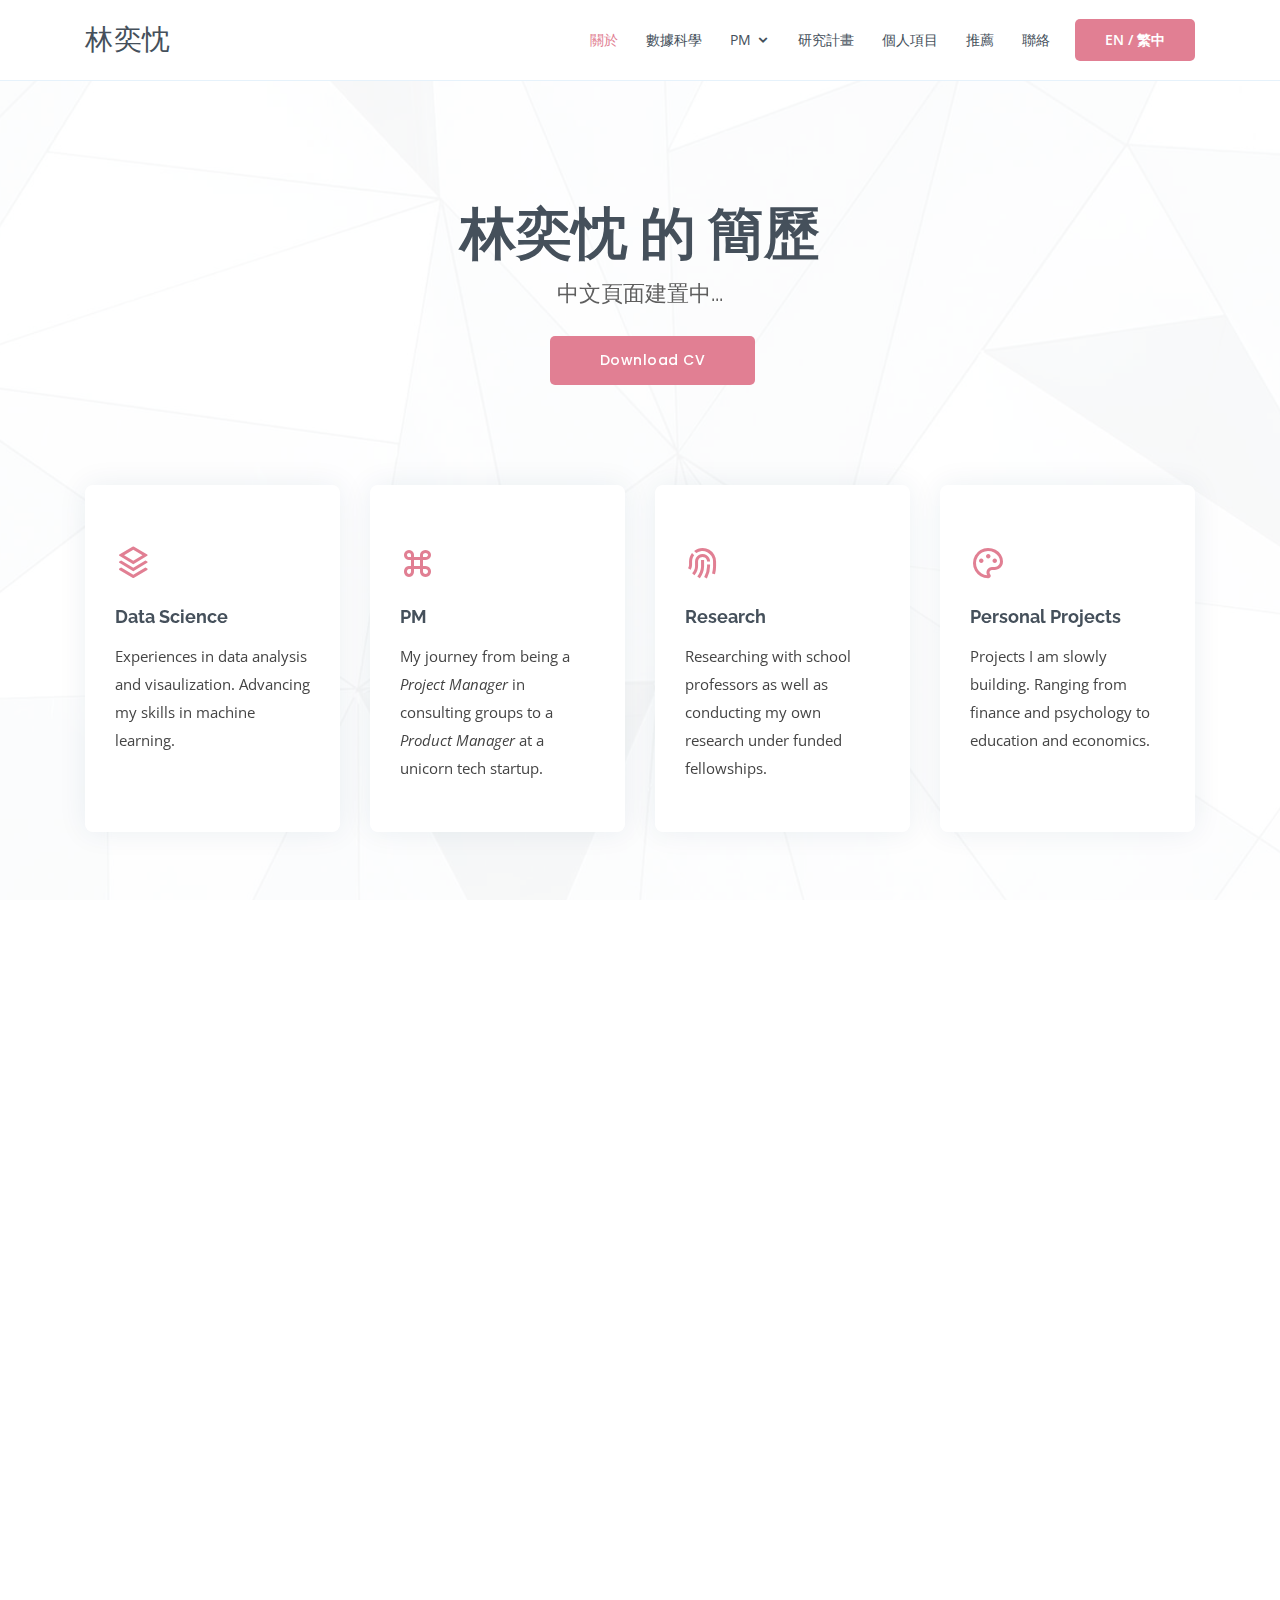
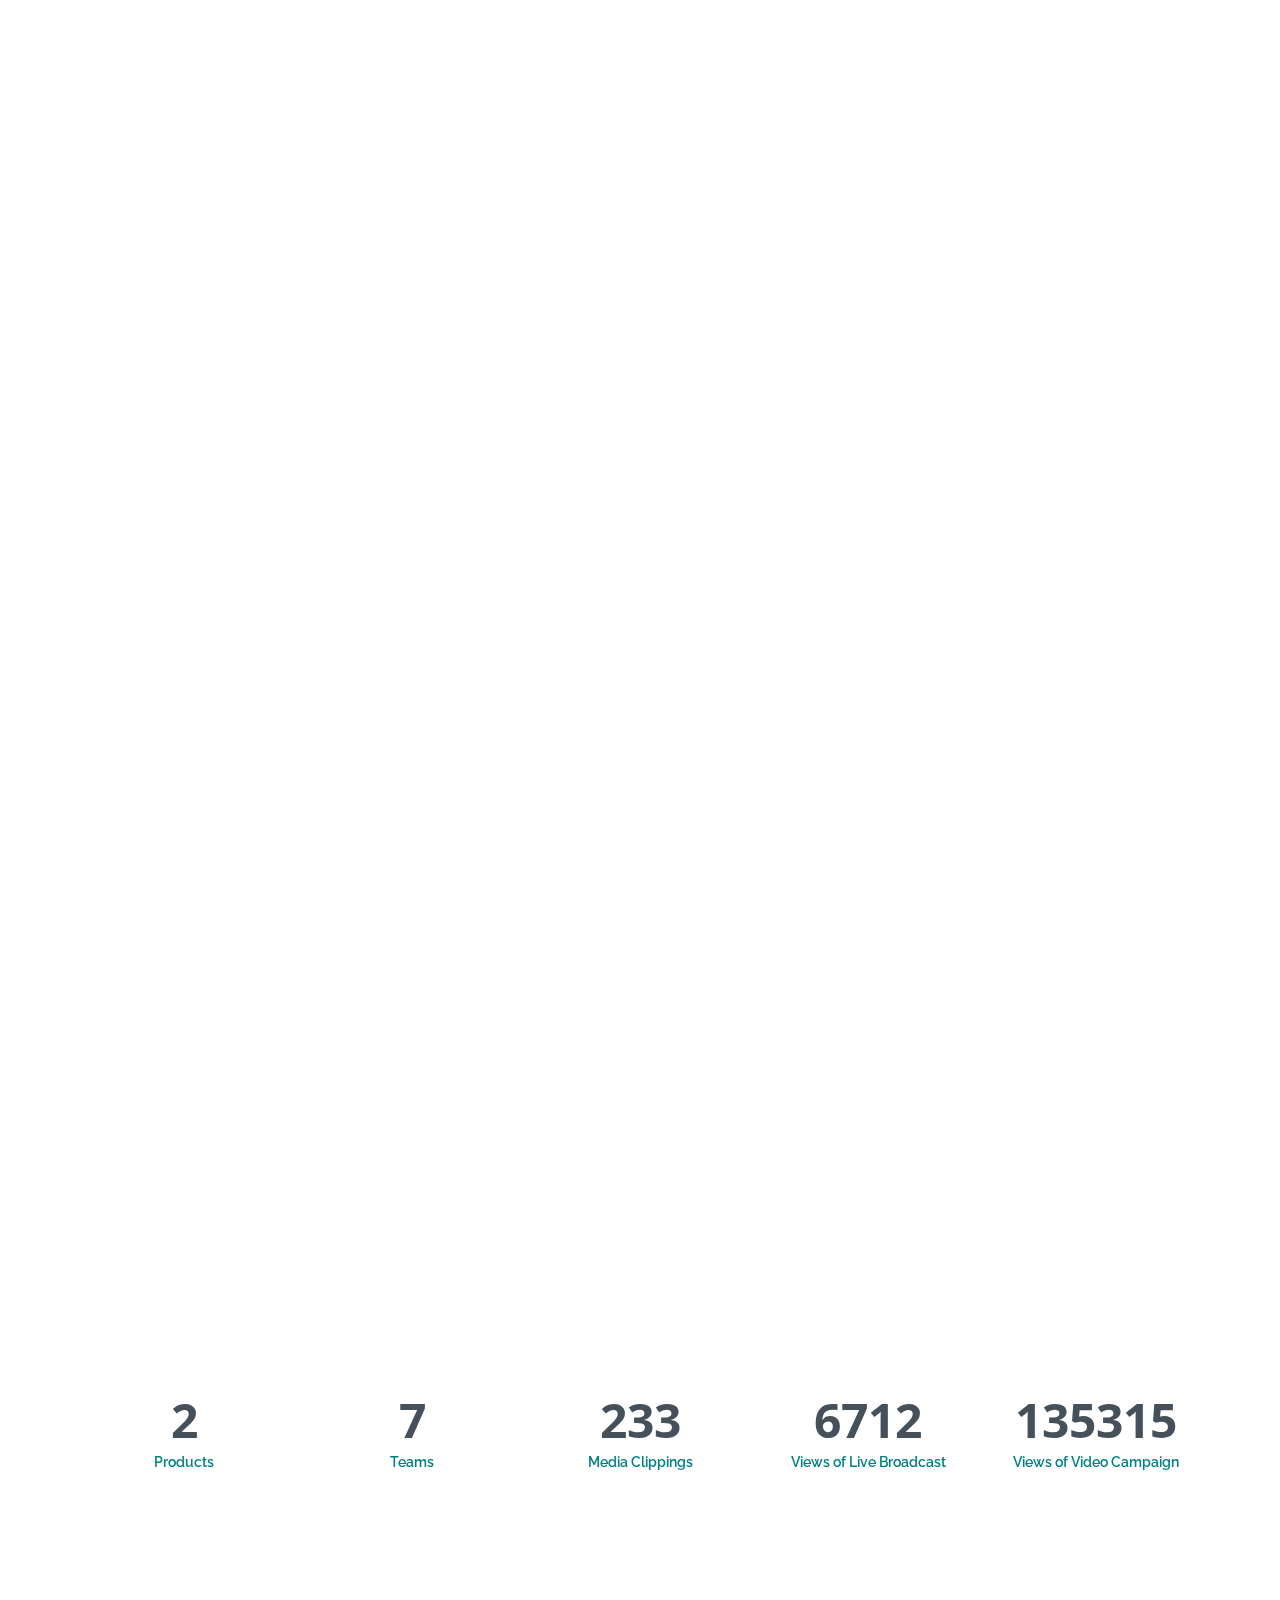
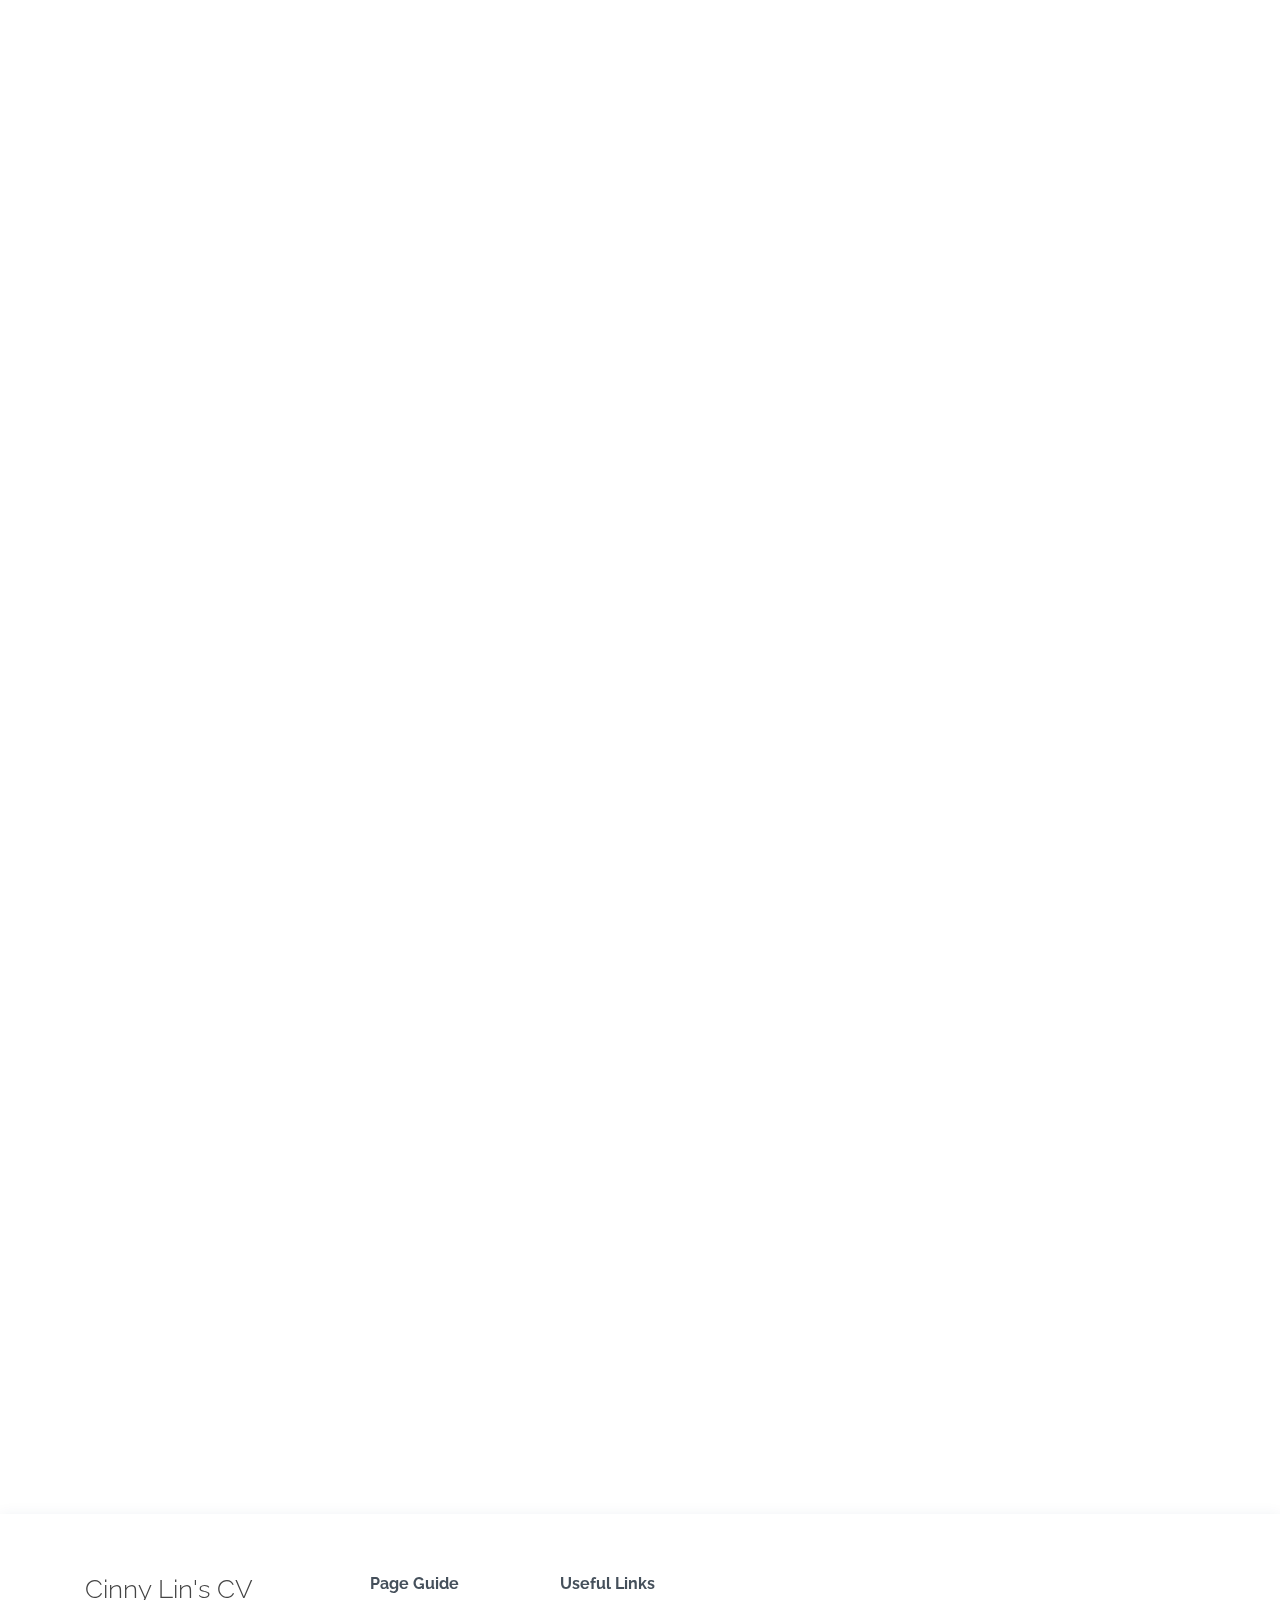
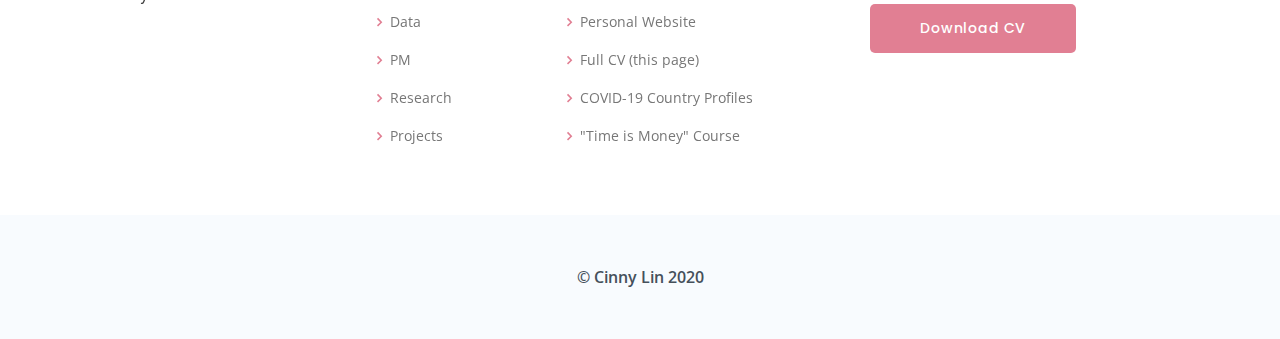
==== index-ch.html @ 4df594ea "update ch page" ====
<!DOCTYPE html>
<html lang="en">
  <head>
    <meta charset="utf-8" />
    <meta content="width=device-width, initial-scale=1.0" name="viewport" />

    <title>林奕忱 | 簡歷</title>
    <meta content="" name="descriptison" />
    <meta content="" name="keywords" />

    <!-- Favicons -->
    <link href="assets/img/favicon.png" rel="icon" />
    <link href="assets/img/apple-touch-icon.png" rel="apple-touch-icon" />

    <!-- Google Fonts -->
    <link
      href="https://fonts.googleapis.com/css?family=Open+Sans:300,300i,400,400i,600,600i,700,700i|Raleway:300,300i,400,400i,500,500i,600,600i,700,700i|Poppins:300,300i,400,400i,500,500i,600,600i,700,700i"
      rel="stylesheet"
    />

    <!-- Vendor CSS Files -->
    <link
      href="assets/vendor/bootstrap/css/bootstrap.min.css"
      rel="stylesheet"
    />
    <link href="assets/vendor/icofont/icofont.min.css" rel="stylesheet" />
    <link href="assets/vendor/boxicons/css/boxicons.min.css" rel="stylesheet" />
    <link href="assets/vendor/remixicon/remixicon.css" rel="stylesheet" />
    <link href="assets/vendor/venobox/venobox.css" rel="stylesheet" />
    <link
      href="assets/vendor/owl.carousel/assets/owl.carousel.min.css"
      rel="stylesheet"
    />
    <link href="assets/vendor/aos/aos.css" rel="stylesheet" />

    <!-- Template Main CSS File -->
    <link href="assets/css/style.css" rel="stylesheet" />

    <!-- =======================================================
  * Template Name: OnePage - v2.1.0
  * Template URL: https://bootstrapmade.com/onepage-multipurpose-bootstrap-template/
  * Author: BootstrapMade.com
  * License: https://bootstrapmade.com/license/
  ======================================================== -->
  </head>

  <body>
    <!-- ======= Header ======= -->
    <header id="header" class="fixed-top">
      <div class="container d-flex align-items-center">
        <h1 class="logo mr-auto"><a href="index.html">林奕忱</a></h1>
        <!-- Uncomment below if you prefer to use an image logo -->
        <!-- <a href="index.html" class="logo mr-auto"><img src="assets/img/logo.png" alt="" class="img-fluid"></a>-->

        <nav class="nav-menu d-none d-lg-block">
          <ul>
            <li class="active"><a href="#hero">關於</a></li>
            <li><a href="#datascience">數據科學</a></li>
            <!-- <li><a href="#webdev">WebDev</a></li> -->
            <li class="drop-down">
              <a href="#pm">PM</a>
              <ul>
                <li><a href="#productM">產品經理</a></li>
                <li><a href="#projectM">專案經理</a></li>
                <!-- <li class="drop-down">
                  <a href="#">Deep Drop Down</a>
                  <ul>
                    <li><a href="#">Deep Drop Down 1</a></li>
                    <li><a href="#">Deep Drop Down 2</a></li>
                    <li><a href="#">Deep Drop Down 3</a></li>
                    <li><a href="#">Deep Drop Down 4</a></li>
                    <li><a href="#">Deep Drop Down 5</a></li>
                  </ul>
                </li> -->
              </ul>
            </li>
            <li><a href="#research">研究計畫</a></li>
            <li><a href="#projects">個人項目</a></li>
            <li><a href="#recommendations">推薦</a></li>
            <li><a href="#contact">聯絡</a></li>
          </ul>
        </nav>
        <!-- .nav-menu -->

        <a href="#" class="button scrollto">EN / 繁中</a>
      </div>
    </header>
    <!-- End Header -->

    <!-- ======= Hero Section ======= -->
    <section id="hero" class="d-flex align-items-center">
      <div
        class="container position-relative"
        data-aos="fade-up"
        data-aos-delay="100"
      >
        <div class="row justify-content-center">
          <div class="col-xl-7 col-lg-9 text-center">
            <h1>林奕忱 的 簡歷</h1>
            <!-- <h2>工作及研究經歷，完整記錄。</h2> -->
            <h2>中文頁面建置中...</h2>
          </div>
        </div>
        <div class="text-center">
          <a href="#" class="button scrollto">Download CV</a>
        </div>

        <div class="row icon-boxes">
          <div
            class="col-md-6 col-lg-3 d-flex align-items-stretch mb-5 mb-lg-0"
            data-aos="zoom-in"
            data-aos-delay="200"
          >
            <div class="icon-box">
              <div class="icon"><i class="ri-stack-line"></i></div>
              <h4 class="title"><a href="#datascience">Data Science</a></h4>
              <p class="description">
                Experiences in data analysis and visaulization. Advancing my
                skills in machine learning.
              </p>
            </div>
          </div>

          <!-- <div
            class="col-md-6 col-lg-3 d-flex align-items-stretch mb-5 mb-lg-0"
            data-aos="zoom-in"
            data-aos-delay="300"
          >
            <div class="icon-box">
              <div class="icon"><i class="ri-palette-line"></i></div>
              <h4 class="title"><a href="#webdev">Web Development</a></h4>
              <p class="description">
                Builds basic websites for my school and non-profit
                organizations. Still new to the field.
              </p>
            </div>
          </div> -->

          <div
            class="col-md-6 col-lg-3 d-flex align-items-stretch mb-5 mb-lg-0"
            data-aos="zoom-in"
            data-aos-delay="400"
          >
            <div class="icon-box">
              <div class="icon"><i class="ri-command-line"></i></div>
              <h4 class="title"><a href="#pm">PM</a></h4>
              <p class="description">
                My journey from being a <em>Project Manager</em> in consulting
                groups to a <em>Product Manager</em> at a unicorn tech startup.
              </p>
            </div>
          </div>

          <div
            class="col-md-6 col-lg-3 d-flex align-items-stretch mb-5 mb-lg-0"
            data-aos="zoom-in"
            data-aos-delay="500"
          >
            <div class="icon-box">
              <div class="icon"><i class="ri-fingerprint-line"></i></div>
              <h4 class="title"><a href="#research">Research</a></h4>
              <p class="description">
                Researching with school professors as well as conducting my own
                research under funded fellowships.
              </p>
            </div>
          </div>

          <div
            class="col-md-6 col-lg-3 d-flex align-items-stretch mb-5 mb-lg-0"
            data-aos="zoom-in"
            data-aos-delay="300"
          >
            <div class="icon-box">
              <div class="icon"><i class="ri-palette-line"></i></div>
              <h4 class="title"><a href="#Projects">Personal Projects</a></h4>
              <p class="description">
                Projects I am slowly building. 
                Ranging from finance and psychology to education and economics.
                </ul>
              </p>
            </div>
          </div>

        </div>
      </div>
    </section>
    <!-- End Hero -->

    <main id="main">
      <!-- ======= Data Science Section ======= -->
      <section id="datascience" class="datascience">
        <div class="container" data-aos="fade-up">
          <div class="section-title">
            <h2>Data Science</h2>
            <!-- <p>
              Experiences in data analysis and visaulization. Advancing my
              skills in machine learning.
            </p> -->
          </div>
        </div>
      </section>
      <!-- End Data Science Section -->

      <!-- ======= Data Science Skills Section ======= -->
      <section id="skills" class="skills">
        <div class="container" data-aos="fade-up">
          <div class="section-title">
            <!-- <h3>Data Science Skills</h3> -->
            <!-- <p>
              Magnam dolores commodi suscipit. Necessitatibus eius consequatur
              ex aliquid fuga eum quidem. Sit sint consectetur velit. Quisquam
              quos quisquam cupiditate. Et nemo qui impedit suscipit alias ea.
              Quia fugiat sit in iste officiis commodi quidem hic quas.
            </p> -->
          </div>

          <div class="row skills-content">
            <div class="col-lg-6">
              <div class="progress">
                <span class="skill">Python<i class="val">95%</i></span>
                <div class="progress-bar-wrap">
                  <div
                    class="progress-bar"
                    role="progressbar"
                    aria-valuenow="95"
                    aria-valuemin="0"
                    aria-valuemax="100"
                  ></div>
                </div>
              </div>

              <div class="progress">
                <span class="skill">R<i class="val">90%</i></span>
                <div class="progress-bar-wrap">
                  <div
                    class="progress-bar"
                    role="progressbar"
                    aria-valuenow="90"
                    aria-valuemin="0"
                    aria-valuemax="100"
                  ></div>
                </div>
              </div>
            </div>

            <div class="col-lg-6">
              <div class="progress">
                <span class="skill">MATLAB<i class="val">90%</i></span>
                <div class="progress-bar-wrap">
                  <div
                    class="progress-bar"
                    role="progressbar"
                    aria-valuenow="80"
                    aria-valuemin="0"
                    aria-valuemax="100"
                  ></div>
                </div>
              </div>

              <div class="progress">
                <span class="skill">SQL<i class="val">80%</i></span>
                <div class="progress-bar-wrap">
                  <div
                    class="progress-bar"
                    role="progressbar"
                    aria-valuenow="90"
                    aria-valuemin="0"
                    aria-valuemax="100"
                  ></div>
                </div>
              </div>
            </div>
          </div>
        </div>
      </section>
      <!-- End Data Science Skills Section -->

      <!-- ======= Data Science Resume Section ======= -->
      <section id="resume" class="resume">
        <div class="container" data-aos="fade-up">
          <div class="section-title">
            <h3>Data Science Experiences</h3>
            <p>I believe that data analysis and visualization serve two important purposes: <br>
              (1) gain deeper insight on raw data and 
              (2) make written work more digestible.  </p>
          </div>

          <div class="row">
            <div class="col-lg-6">

              <h4 class="resume-title">#Visualize Written Work</h4>
              <h5>
                <em
                  ><a href="http://oncenturyavenue.org"
                  >On Century Avenue</a
                ></em
                >
                <!-- add link of my news page -->
              </h5>
              <br>
              <div class="resume-item">
                <h4>News Writer</h4> 
                <h5>July 2020 - Present</h5>
                <ul>
                  <li>
                    Covered news regarding <a href="#">EU leaders reaching concensus on COVID-19 recovery fund</a>
                    and analyzed what seemed to be a negotiation about money is actually closed linked to political values
                    <!-- add link of the article -->
                  </li>
                  <li>
                    Co-wrote a news piece pertaining <a href="#">COVID-19 updates around the world</a>, 
                    comparing countries' confirmed and active cases with visualizations annotating 
                    the dates in which each government imposed and eased lockdown dates
                    <!-- add link of the article -->
                  </li>
                  <li>
                    Co-wrote an analysis detailing <a href="#">the political future of Lebanon after the Beirut blast</a>, 
                    with one plot putting into context the scale of the explosion, and another graph
                    showing how the country's religious distribution today is no longer reflected on its politics
                    <!-- add link of the article -->
                  </li>
                </ul>
              </div>
              <div class="resume-item">
                <h4>Econ Analyst</h4>
                <h5>July 2020 - Present</h5>
                <ul>
                  <li>
                    Co-wrote an analysis regarding <a href="#">the impact of COVID-19 on low-income communities</a>, 
                    divided into three sections detailing how the pandemic affected education, informal economies, and supply chains,
                    with plots showing levels of school closures around the world, percentage of informal economies in different level
                    income countries, and changes in unemployment rates, remittance, and consumer prices in different regions
                    <!-- add link of the article -->
                  </li>
                </ul>
              </div>

              <!--add CVT breaking news project / research fellowship...?-->

              <h4 class="resume-title">#Draw Insights from Raw Data</h4>
              <h5>
                <em
                  ><a href="https://www.historybeyond.com"
                  >NYU Vertically Integrated Projects (VIP)</a
                ></em
                >
              </h5>
              <br>
              <div class="resume-item">
                <h4>Research Assistant at Digital Humanities Lab</h4>
                <h5>June 2020 - Present</h5>
                <ul>
                  <li>
                    Performed data cleaning for business directories in
                    Manhattan during early 1800s to early 1900s using gender and
                    nationality API and cross-checked with datasets scraped from
                    IPUMS USA and Ancestry.com using Python
                  </li>
                  <li>
                    Mapped restaurant data of 9 ethnic groups (Chinese, French,
                    German, Irish, Italian, Jewish, Polish, Russian, Spanish) in
                    three time periods (1898 ,1913, 2020) using Python and
                    compared racial distribution patterns of New York using R
                    tidycensus
                  </li>
                  <li>
                    Visualizing ethnic and gender clusters of restaurants on
                    migrant patterns and trends of gender empowerment using qGIS
                    and d3.js
                  </li>
                </ul>
              </div>
            </div>

            <div class="col-lg-6">
              <h4 class="resume-title">#Draw Insights from Raw Data</h4>
                <h5>
                  <em
                    ><a href="https://www.wavelf.org"
                      >Wave Learning Festival</a
                    ></em
                  >
                </h5>
                <br>
                <div class="resume-item">
                  <h4>Data Team Lead</h4>
                  <h5>Aug 2020 - Present</h5>
                  <ul>
                    <li>
                      Working with regional outreach leads to create data
                      visualizations for different areas that inform marketing
                      decisions into more under-privileged areas by web scraping
                      public data and automating emailing to increase mass
                      marketing efficiency
                    </li>
                    <li>
                      Delegate tasks to the 9 members of the data team and
                      provide counsel and technical support on individual projects
                    </li>
                    <li>
                      Oversee the assessment of all data requests in order
                      to ensure quality and accuracy of the statistics and visaulizations
                    </li>
                    <!-- <li>
                      Oversee the efficient use of production project budgets
                      ranging from $2,000 - $25,000
                    </li> -->
                  </ul>
                </div>

                <div class="resume-item">
                  <h4>Instructor of "Time is Money" course</h4>
                  <h5>July 2020 - Aug 2020</h5>
                  <ul>
                    <li>
                      Taught 150+ students time management by connecting important
                      concepts from personal finance, psychology, and data science
                      <a href="https://www.wavelf.org/NA5iYawID8BiWSY2Yypr"
                        >(Course Description)</a
                      >
                    </li>
                    <li>
                      Received a 4.4/5 overall course rating, with 5/5 rating that 
                      they learned something from the course and 4.8/5 that 
                      the teacher is knowledgable of the course subject
                    </li>
                  </ul>
                </div>

                <div class="resume-item">
                  <h4>Data Volunteer for Automating Logistics</h4>
                  <h5>June 2020 - Aug 2020</h5>
                  <ul>
                    <li>
                      Created algorithms to automate internal processes such as
                      determining acceptances and waitlists, and refined the
                      course enrollment system by adding an age restriction filter
                      to separate elementary schoolers from college students,
                      using MATLAB
                    </li>
                    <li>
                      Performed data analysis on registrations enrollments to
                      create summaries on how many students got in how many of
                      their desired courses, using Python
                    </li>
                    <li>
                      Automated the process of visualizing age distribution in
                      each class for teachers to better understand their students,
                      using Python
                    </li>
                    <li>
                      Optimized courses scheduling to find the best time slot for
                      100+ courses based on teachers' availability and least
                      conflicts and automatically adding the optimized results to
                      Google Calendar, using Python mlrose and GoogleAPI
                    </li>
                  </ul>
                </div>

                <div class="resume-item">
                  <h4>Data Volunteer for Marketing & Expansion</h4>
                  <h5>June 2020 - Aug 2020</h5>
                  <ul>
                    <li>
                      Performed data analysis on past registrations to create
                      summaries on retention between sessions, using Python
                    </li>
                    <li>
                      Visualized geographic representation of students
                      registrations in the U.S. and in the world, using Python
                      bokeh and R shiny
                    </li>
                  </ul>
                </div>
              
              </div>
            </div>
          </div>
        </div>
      </section>
      <!-- End Data Sciecne Resume Section -->

      <!-- ======= PM Section ======= -->
      <section id="pm" class="pm">
        <div class="container" data-aos="fade-up">
          <div class="section-title">
            <h2>PM</h2>
            <p>
              My journey from being a <em>Project Manager</em> in consulting
                groups to a <em>Product Manager</em> at a unicorn tech startup.
            </p>
          </div>
        </div>
      </section>
      <!-- End PM Section -->

      <!-- ======= Product Manager Section ======= -->
      <section id="productM" class="productM">
        <div class="container" data-aos="fade-up">
          <div class="section-title">
            <h2>Product Manager</h2>
            <!-- <p>
              My journey from being a <em>Project Manager</em> in consulting
                groups to a <em>Product Manager</em> at a unicorn tech startup.
            </p> -->
          </div>
        </div>
      </section>

      <section id="resume" class="resume">
        <div class="container" data-aos="fade-up">
          <div class="section-title">
            <h3>Product Managment Intern at <em
              ><a href="https://www.orcam.com"
              >OrCam Technologies</a
            ></em
            ></h3>
            <p> OrCam Technologies is a billion-dollar-valued startup based in Jerusalem, Israel that <br>
              strives to improve the lives of visually impaired people with cutting-edge artificial vision technology.</p>
          </div>
        </div>
      </section>
      <!-- End Product Mananger Section -->

      <!-- ======= Product Counts Section ======= -->
      <section id="counts" class="counts section-bg">
        <div class="container">
          <div class="row justify-content-end">
            <div
              class="col-lg d-md-flex align-items-md-stretch"
            >
              <div class="count-box">
                <span data-toggle="counter-up">2</span>
                <p>Products</p>
              </div>
            </div>

            <div
              class="col-lg d-md-flex align-items-md-stretch"
            >
              <div class="count-box">
                <span data-toggle="counter-up">7</span>
                <p>Teams</p>
              </div>
            </div>

            <div
              class="col-lg d-md-flex align-items-md-stretch"
            >
              <div class="count-box">
                <span data-toggle="counter-up">233</span>
                <p>Media Clippings</p>
              </div>
            </div>

            <div
              class="col-lg d-md-flex align-items-md-stretch"
            >
              <div class="count-box">
                <span data-toggle="counter-up">6712</span>
                <p>Views of Live Broadcast</p>
              </div>
            </div>

            <div
              class="col-lg d-md-flex align-items-md-stretch"
            >
              <div class="count-box">
                <span data-toggle="counter-up">135315</span>
                <p>Views of Video Campaign</p>
              </div>
            </div>
          </div>
        </div>
      </section>
      <!-- End Product Counts Section -->

      <!-- ======= Product Campaign Video Section ======= -->
      <section id="datascience-video" class="datascience-video">
        <div class="container" data-aos="fade-up">
          <div class="row">
            <div
              class="col-lg-6 video-box align-self-baseline"
              data-aos="fade-right"
              data-aos-delay="100"
            >
              <img src="assets/img/campaign-video.jpg" class="img-fluid" alt="" />
              <a
                href="https://www.youtube.com/watch?v=waw_zxehVCc"
                class="venobox play-btn mb-4"
                data-vbtype="video"
                data-autoplay="true"
              ></a>
            </div>

            <div
              class="col-lg-6 pt-3 pt-lg-0 content"
              data-aos="fade-left"
              data-aos-delay="100"
            >
              <h3>
                OrCam MyEye 2.0
              </h3>
              <p class="font-italic">
                Launched on July 24, 2019, at the Assistive Technology Expo Taipei.
              </p>
              <ul>
                <li>
                  <i class="bx bx-check"></i><strong>2 Products</strong>: 
                  OrCam MyEye & OrCam MyReader.
                </li>
                <li>
                  <i class="bx bx-check"></i><strong>7 Teams</strong>: 
                  R&D, QA, Web Dev, SEO Ad, PR, Media, Design.
                </li>
                <li>
                  <i class="bx bx-check"></i><strong>233 Media Clippings</strong>: 
                  including 7 TV broadcasts, 7 Radio, 4 print newspapers, and 205 online appearances.
                </li>
                <li>
                  <i class="bx bx-check"></i><strong>6.7k Live Views</strong>: 
                  Senator Prof. Chen from Taiwanese Congress broadcasted live on Facebook advocating for 
                  government funding for OrCam, which received 6.7k+ views and hundreds of reactions.
                </li>
                <li>
                  <i class="bx bx-check"></i><strong>135k+ Campaign Views</strong>: 
                  the campaign video I starred in and co-directed gained over 135k views and hundreds of shares on YouTube.
                </li>
              </ul>
              <!-- <p>
                Ullamco laboris nisi ut aliquip ex ea commodo consequat. Duis
                aute irure dolor in reprehenderit in voluptate velit esse cillum
                dolore eu fugiat nulla pariatur. Excepteur sint occaecat
                cupidatat non proident, sunt in culpa qui officia deserunt
                mollit anim id est laborum
              </p> -->
            </div>
          </div>
        </div>
      </section>
      <!-- End Product Campiagn Video Section -->

      <!-- ======= Product Mananaging Resume Section ======= -->
      <section id="resume" class="resume">
        <div class="container" data-aos="fade-up">
          <div class="section-title">
            <h3>Product Managing Experience</h3>
            <p>Below details my experience working with Business Development director 
            as well as different teams before the product launch.</p>
          </div>

          <div class="row">

            <div class="col-lg-6">
              <br>
              <div class="resume-item">
                <h4>Product Management Intern</h4> 
                <h5>June 2019 - Aug 2019</h5>
              </div>

              <div class="resume-item">
                <h4>#R&D</h4>
                <h5><em>Research & Development team</em></h5>
                <ul>
                  <li>
                    Brainstormed with R&D team on improving Chinese OCR (Optical Character Recognition) 
                    in both traditional (used in Taiwan and Hong Kong) and simplified characters 
                    (used in Mainland China)
                  </li>
                  <li>
                    Discussed with R&D team on alternative ways of Chinese TTS (Text-to-Speech) conversions
                  </li>
                </ul>
              </div>

              <div class="resume-item">
                <h4>#QA</h4>
                <h5><em>Quality Assurance team</em></h5>
                <ul>
                  <li>
                    Created detailed test cases for TTS and reviewed technical design specifications
                  </li>
                  <li>
                    Identified and documented bugs while testing TTS for children's book and reported back to QA team
                  </li>
                </ul>
              </div>

              <div class="resume-item">
                <h4>#Web Dev</h4>
                <h5><em>Web Development team</em></h5>
                <ul>
                  <li>
                    Translated all texts on the official website into traditional and simplified Chinese
                  </li>
                  <li>
                    Researched in methods for smoother conversion between traditional and simplified characters on the Chinese website
                  </li>
                </ul>
              </div>

              <div class="resume-item">
                <h4>#SEO Ad</h4>
                <h5><em>SEO Advertising</em></h5>
                <ul>
                  <li>
                    Compiled a thorough list of possible keywords with SEO team
                  </li>
                  <li>
                    Discussed ways of tracking cookies to target advertising across social media platforms 
                  </li>
                </ul>
              </div>

            </div>

            <div class="col-lg-6">
              <br>
              <div class="resume-item">
                <h4>#Biz</h4>
                <h5><em>Asia Director of Business Development</em></h5>
                <ul>
                  <li>
                    Collated a comprehensive Taiwanese distributors lists, including such as 
                    but not limited to retail stores, insurance companies, and senior cares
                  </li>
                  <li>
                    Wrote a detailed report on tetsing a similar product designed by an industry competitor
                  </li>
                </ul>
              </div>

              <div class="resume-item">
                <h4>#PR</h4>
                <h5><em>Public Relations</em></h5>
                <ul>
                  <li>
                    Pitched to Peking University MBA Executives delegation with Director of PR
                  </li>
                  <li>
                    Represented at the business meeting with Parliament Members of Taiwanese Legislative Yuan
                  </li>
                  <li>
                    Discussed possibilities of celebrity endoresements and joined meeting calls with Taiwanes PR team
                  </li>
                  <li>
                    Wrote multiple <a href="https://www.chinatimes.com/realtimenews/20190724002724-260410?chdtv">press releases</a> 
                    in both English and Chinese for the Taiwanese newspaper and social media platforms
                  </li>
                </ul>
              </div>

              <div class="resume-item">
                <h4>#Media</h4>
                <h5><em>Creative Digital Media</em></h5>
                <ul>
                  <li>
                    Modelled for Taiwanese advertisements, including voiceovers, 
                    <a href="https://www.instagram.com/p/CA0_fd-HTLr/">photoshoots</a> and 
                    <a href="https://www.youtube.com/watch?v=waw_zxehVCc">video campaigns</a>
                  </li>
                  <li>
                    Wrote the script and cut the whole video campaign with Creative Marketing Director 
                  </li>
                </ul>
              </div>

              <div class="resume-item">
                <h4>#Design</h4>
                <h5><em>Graphic Design</em></h5>
                <ul>
                  <li>
                    Co-designed brochures, presentations, and exhibition booth with Graphic Design team
                  </li>
                  <li>
                    Translated brochures and presentations from English to Chinese simplified and traditional characters
                  </li>
                </ul>
              </div>

            </div>

          </div>
        </div>
      </section>
      <!-- End Product Managing Resume Section -->

      <!-- ======= Project Manager Section ======= -->
      <section id="projectM" class="projectM">
        <div class="container" data-aos="fade-up">
          <div class="section-title">
            <h2>Project Manager</h2>
            <!-- <p>
              My journey from being a <em>Project Manager</em> in consulting
                groups to a <em>Product Manager</em> at a unicorn tech startup.
            </p> -->
          </div>
        </div>
      </section>
      <!-- End Project Mananger Section -->

      <!-- ======= Project Manager Resume Section ======= -->
      <section id="resume" class="resume">
        <div class="container" data-aos="fade-up">
          <div class="section-title">
            <h3>Consulting Experiences</h3>
            <!-- <p>I believe that data analysis and visualization serve two important purposes: <br>
              (1) gain deeper insight on raw data and 
              (2) make written work more digestible.  </p> -->
          </div>

          <div class="row">
            <div class="col-lg-6">

              <h5>
                <em><a href="https://tamidgroup.org">TAMID Group</a></em>
              </h5>
              <br>
              <div class="resume-item">
                <h4>Vice-President and Director of Education</h4> 
                <h5>May 2019 - May 2020</h5>
                <ul>
                  <li>
                    Oversaw weekly sessions on teaching members about investing, consulting, entrepreneurship, and networking
                  </li>
                  <li>
                    Discussed with student leaders from universities across the U.S, Canada, and Israel 
                    at <a href="https://www.facebook.com/watch/?v=376534636352702&extid=OUbFdp9clMbHsubs">
                      TAMIDcon '19 "Leading with Excellence" conference</a>
                    on ways to create engaging educational materials for students and to work on hands-on projects while learning
                  </li>
                  <li>
                    Secured 7 <a href="https://tamidgroup.org/fellowship/">fully-funded summer fellowship opportunities</a> 
                    for students to intern at Israeli companies and expand their knowledge on Israeli startup ecosystem
                  </li>
                </ul>
              </div>
              <div class="resume-item">
                <h4>Project Manager</h4>
                <h5>Jan 2019 - May 2019</h5>
                <ul>
                  <li>
                    Represented to compete with 50+ U.S. colleges for a consulting project on 
                    how <a href="https://www.golanwines.co.il/en/">Golan Heights Winery</a> 
                    can effectively enter the Chinese market 
                  </li>
                </ul>
              </div>
              <div class="resume-item">
                <h4>Business Consultant</h4>
                <h5>Sep 2018 - Dec 2018</h5>
                <ul>
                  <li>
                    Represented to compete with 50+ U.S. colleges for a consulting project on 
                    how <a href="https://www.golanwines.co.il/en/">Golan Heights Winery</a> 
                    can effectively enter the Chinese market 
                  </li>
                </ul>
              </div>

              <br>
              <h5>
                <em><a href="https://www.lewagon.com/shanghai">Le Wagon</a></em>
                & <em><a href="https://31ten.com.cn">31 Ten</a></em>
              </h5>
              <br>
              <div class="resume-item">
                <h4>Business Consultant</h4>
                <h5>Oct 2018 - May 2019</h5>
                <ul>
                  <li>
                    Gathered data to evaluate the market potential of Chinese mobile game markets
                  </li>
                  <li>
                    Co-wrote a whitepaper detailing the business and technical building of 
                    Chinese mobile games markets and its application in WeChat mini-programs
                  </li>
                </ul>
              </div>
            </div>

            <div class="col-lg-6">
                <h5>
                  <em><a href="https://www.linkedin.com/company/socialimpactscholars/">
                    Impact Consulting Group</a></em>
                  <!-- <a href="https://www.socialimpactscholars.org">Social Impact Scholars</a> -->
                </h5>
                <br>
                <div class="resume-item">
                  <h4>Project Manager</h4>
                  <h5>Sep 2018 - May 2019</h5>
                  <ul>
                    <li>
                      Consulted for Buy42 to provide research guidelines and 
                      expand their online market to Chinese local universities
                    </li>
                    <li>
                      Collaborated with upperclassmen and alumni to hold seminar sessions 
                      and act as mentors in guiding students to work on consulting projects
                    </li>
                  </ul>
                </div>

                <br>
                <h5>
                  <em><a href="http://sirikosadvisory.org">Sirikos Advisory</a></em>
                </h5>
                <br>
                <div class="resume-item">
                  <h4>Business Consultant</h4>
                  <h5>Jan 2019 - March 2019</h5>
                  <ul>
                    <li>
                      Consulted for projects across industries including energy, real estate, M&A 
                      in countries such as but not limited to China, U.A.E., and the U.S.
                    </li>
                    <li>
                      Helped plan and design pitching processes and slide decks, 
                      and made professional recommendations for business improvements
                    </li>
                    <li>
                      Performed research and analysis in support of business operations 
                      and assisted estimate costs and benefits of multiple actions
                    </li>
                  </ul>
                </div>

                <br>
                <h5>
                  <em><a href="https://block.aero">Block Aero</a></em>
                </h5>
                <br>
                <div class="resume-item">
                  <h4>Product and Business Development Intern</h4>
                  <h5>Oct 2018 - Dec 2018</h5>
                  <ul>
                    <li>
                      Trained datasets with neural networks to digitize aircraft records 
                      and reported tasks to Chief Technical Officer
                    </li>
                    <li>
                      Planned projects and built a library of content for 
                      marketing campaigns and competitors research for VP Strategy
                    </li>
                  </ul>
                </div>
              
              </div>
            </div>
          </div>
        </div>
      </section>
      <!-- End Project Manager Resume Section -->

      <!-- ======= Research Section ======= -->
      <section id="research" class="research">
        <div class="container" data-aos="fade-up">
          <div class="section-title">
            <h2>Research</h2>
            <p>
              From supporting professor's ongoing research papers and publications, <br>
              to working with interdisplenary teams and undertaking independent historic research. <br> 
              <!-- Planning on conducting my own research on COVID-19 under funded fellowships in Fall 2020.  -->
            </p>
          </div>
        </div>
      </section>
      <!-- End Research Section -->

      <!-- ======= Research Resume Section ======= -->
      <section id="resume" class="resume">
        <div class="container" data-aos="fade-up">
          <div class="section-title">
            <h3>Research Experiences</h3>
            <!-- <p>I believe that data analysis and visualization serve two important purposes: <br>
              (1) gain deeper insight on raw data and 
              (2) make written work more digestible.  </p> -->
          </div>

          <div class="row">
            <div class="col-lg-6">

              <h5>
                <em><a href="https://www.historybeyond.com">
                  NYU Vertically Integrated Projects: <br>
                  Digital Humanities Lab - History Beyond</a> <br>
                led by Professor Heather Ruth Lee</em>
              </h5>
              <br>
              <div class="resume-item">
                <h4>Fall Research Assistant</h4> 
                <!-- <h4>in Data Augmentation & Animation Group</h4>  -->
                <h5>Sep 2020 - Dec 2020</h5>
                <!-- <ul>
                  <li>
                    Performed data cleaning for business directories in Manhattan during early 1800s to early 1900s 
                    using gender and nationality API and cross-checked with datasets scraped from 
                    IPUMS USA and Ancestry.com, using Python
                  </li>
                  <li>
                    Mapped restaurant data of 9 ethnic groups (Chinese, French, German, Irish, Italian, Jewish, Polish, Russian, Spanish) 
                    in three time periods (1898 ,1913, 2020) using Python and compared racial distribution patterns 
                    of New York using R tidycensus
                  </li>
                  <li>
                    Visualizing ethnic and gender clusters of restaurants on migrant patterns and trends of gender empowerment 
                    using qGIS and d3.js
                  </li>
                </ul> -->
              </div>
              <div class="resume-item">
                <h4>Summer Research Assistant</h4> 
                <h4>in Data Augmentation & Animation Group</h4> 
                <h5>June 2020 - Aug 2020</h5>
                <ul>
                  <li>
                    Performed data cleaning for business directories in Manhattan during early 1800s to early 1900s 
                    using gender and nationality API and cross-checked with datasets scraped from 
                    IPUMS USA and Ancestry.com, using Python
                  </li>
                  <li>
                    Mapped restaurant data of 9 ethnic groups (Chinese, French, German, Irish, Italian, Jewish, Polish, Russian, Spanish) 
                    in three time periods (1898 ,1913, 2020) using Python and compared racial distribution patterns 
                    of New York using R tidycensus
                  </li>
                  <li>
                    Visualizing ethnic and gender clusters of restaurants on migrant patterns and trends of gender empowerment 
                    using qGIS and d3.js
                  </li>
                </ul>
              </div>
            </div>

            <div class="col-lg-6">
                <h5>
                  <em><a href="https://www.istat.org">
                    International Society of Transport Aircraft Trading (ISTAT)</a>
                  led by Professor David Yu</em>
                </h5>
                <br>
                <div class="resume-item">
                  <h4>Research Assistant</h4>
                  <h5>Dec 2018 - Jan 2019</h5>
                  <ul>
                    <li>
                      Researched for global and regional leasing and securitization in aircraft markets 
                    </li>
                    <li>
                      Contributed to editorial discussions on aircraft leasing financial modelling 
                      educational presentations for college masters program
                    </li>
                  </ul>
                </div>

              </div>
            </div>
          </div>
        </div>
      </section>
      <!-- End Research Resume Section -->

      <!-- ======= Projects Section ======= -->
      <section id="projects" class="projects">
        <div class="container" data-aos="fade-up">
          <div class="section-title">
            <h2>Personal Projects</h2>
          </div>
        </div>
      </section>
      <!-- End Projects Section -->

      <!-- ======= Projects Portfoilio Section ======= -->
       <section id="projects" class="projects">
         <div class="container">
          
          <!-- <div class="section-title">
            <h3>Personal Projects</h3>
          </div> -->

           <div class="row">
             <div class="col-md-6 d-flex align-items-stretch">
               <div
                 class="card"
                 style="background-image: url('assets/img/projects-1.jpg')"
                 data-aos="fade-up"
                 data-aos-delay="100"
               >
                 <div class="card-body">
                   <h5 class="card-title">
                     <a href="https://www.instagram.com/coronavirus_country/">
                      @coronavirus_country</a>
                    </h5>
                   <p class="card-text">
                     Writes how COVID-19 has impacted the world, one country a day.
                   </p>
                   <div class="learn-more">
                     <a href="https://www.instagram.com/coronavirus_country/"
                       ><i class="icofont-arrow-right"></i> Learn More</a
                     >
                   </div>
                 </div>
               </div>
             </div>
             <div class="col-md-6 d-flex align-items-stretch mt-4 mt-md-0">
               <div
                 class="card"
                 style="background-image: url('assets/img/projects-2.jpg')"
                 data-aos="fade-up"
                 data-aos-delay="200"
               >
                 <div class="card-body">
                   <h5 class="card-title">
                     <a href="https://cinnylin.github.io/tim/">
                      Time is Money</a></h5>
                   <p class="card-text">
                     A course that uses concepts from personal finance, 
                     psychology, and data science to teach time management.
                   </p>
                   <div class="read-more">
                     <a href="https://cinnylin.github.io/tim/"
                       ><i class="icofont-arrow-right"></i>Learn More</a
                     >
                   </div>
                 </div>
               </div>
             </div>
           </div>
         </div>
       </section>
       <!-- End Projects Portfolio Section -->

      <!-- ======= Recommendation Section ======= -->
      <section id="recommendations" class="recommendations">
        <div class="container">
          <div class="section-title" data-aos="fade-up">
            <h2>Recommendations</h2>
            <p>Good things people have said about me.</p>
          </div>

          <div
            class="owl-carousel testimonials-carousel"
            data-aos="fade-up"
            data-aos-delay="200"
          >
            <div class="testimonial-wrap">
              <div class="testimonial-item">
                <p>
                  <i class="bx bxs-quote-alt-left quote-icon-left"></i>
                  I found Cinny to be one of the most diligent interns that our startup has hired to date. 
                  She was punctual, highly organized and very enthusiastic. 
                  She showed a keen eye for detail and I was impressed with the time and effort she was willing to 
                  invest to ensure that documents were free from errors, correctly formatted and aesthetically pleasing.
                  <i class="bx bxs-quote-alt-right quote-icon-right"></i>
                </p>
                <h3>Dominic Jackson</h3>
                <h4>VP Strategy, Block Aero</h4>
              </div>
            </div>

            <div class="testimonial-wrap">
              <div class="testimonial-item">
                <p>
                  <i class="bx bxs-quote-alt-left quote-icon-left"></i>
                  Cinny did a terrific job in her position and was an asset to our organization during her tenure with the office. 
                  She has excellent written and verbal communication skills, is extremely organized, can work independently 
                  and is able to effectively multi-task to ensure that all projects are completed in a timely manner.
                  Because of her effectiveness, I even gave her additional responsibilities, 
                  including developing market research and preparation for our entry into the Taiwanese market. 
                  Cinny went above and beyond in that assignment, as she does in all tasks.
                  Cinny was always willing to offer her assistance and had an excellent communication internally and externally 
                  with our stakeholders and other professional organizations. 
                  This would be valuable for any company, as Cinny is an intern that can effectively communicate with people across departments.
                  <i class="bx bxs-quote-alt-right quote-icon-right"></i>
                </p>
                <h3>Liron Rosenbaoum</h3>
                <h4>Asia Director of Business Development, <br> OrCam Technologies</h4>
              </div>
            </div>

            <!-- <div class="testimonial-wrap">
              <div class="testimonial-item">
                <p>
                  <i class="bx bxs-quote-alt-left quote-icon-left"></i>
                  Cinny is an awesome teacher! She goes over course material
                  very efficiently and knows what she is doing.
                  <i class="bx bxs-quote-alt-right quote-icon-right"></i>
                </p>
                <h3>Katie Lin</h3>
                <h4>Student from "Time is Money" class</h4>
              </div>
            </div> -->

            <div class="testimonial-wrap">
              <div class="testimonial-item">
                <p>
                  <i class="bx bxs-quote-alt-left quote-icon-left"></i>
                  Cinny was our choice to be Data Team Lead when we transitioned to the fall 
                  because she of her impressive skills and because she has an amazing personality.
                  She is always taking things head on, really taking ownership of all her projects and eager to help on more. 
                  Her energy and the happiness she brings made the data team really exciting!
                  <i class="bx bxs-quote-alt-right quote-icon-right"></i>
                </p>
                <h3>Joshua Chen</h3>
                <h4>Director of Marketing, Wave Learning Festival</h4>
              </div>
            </div>

            <div class="testimonial-wrap">
              <div class="testimonial-item">
                <p>
                  <i class="bx bxs-quote-alt-left quote-icon-left"></i>
                  Cinny is the absolute best -- her energy, excitement, and passion for Wave really shone throught.
                  She always brightened up my days with her kind words.
                  Her drive, ability, and attention to detail was absolutely crazy.
                  She was promoted as Data Lead for the fall because she showed that she is an amazing leader.
                  <i class="bx bxs-quote-alt-right quote-icon-right"></i>
                </p>
                <h3>Amy Shen</h3>
                <h4>Director of Logistics, Wave Learning Festival</h4>
              </div>
            </div>
          </div>
        </div>
      </section>
      <!-- End Recommendation Section -->

      <!-- ======= Contact Section ======= -->
      <section id="contact" class="contact">
        <div class="container" data-aos="fade-up">
          <div class="section-title">
            <h2>Contact</h2>
            <!-- <p>
              Magnam dolores commodi suscipit. Necessitatibus eius consequatur
              ex aliquid fuga eum quidem. Sit sint consectetur velit. Quisquam
              quos quisquam cupiditate. Et nemo qui impedit suscipit alias ea.
              Quia fugiat sit in iste officiis commodi quidem hic quas.
            </p> -->
          </div>

          <!-- <div>
            <iframe
              style="border: 0; width: 100%; height: 270px"
              src="https://www.google.com/maps/embed?pb=!1m14!1m8!1m3!1d12097.433213460943!2d-74.0062269!3d40.7101282!3m2!1i1024!2i768!4f13.1!3m3!1m2!1s0x0%3A0xb89d1fe6bc499443!2sDowntown+Conference+Center!5e0!3m2!1smk!2sbg!4v1539943755621"
              frameborder="0"
              allowfullscreen
            ></iframe>
          </div> -->

          
          <div class="row">
            <div class="col-lg">
              <div class="icon">
                <i class="bx bxl-facebook"></i>
                <h4>Facebook:</h4>
                <p><a href="https://www.facebook.com/cinny.lin.1231/" 
                  class="description"
                  >send me a message!</a></p>
              </div>
            </div>

            <div class="col-lg">
              <div class="icon">
                <i class="bx bxl-linkedin"></i>
                <h4>LinkedIn:</h4>
                <p><a
                  href="https://www.instagram.com/coronavirus_country/"
                  class="description"
                  >let's connect!</a></p>
              </div>
            </div>

            <div class="col-lg">
              <div class="icon">
                <i class="icofont-envelope"></i>
                <h4>Email:</h4>
                <p><a
                  href="mailto:ycl461@nyu.edu"
                  class="description"
                  >shoot me an email!</a></p>
              </div>
            </div>

            <div class="col-lg">
              <div class="icon">
                <i class="bx bxl-instagram"></i>
                <h4>Instagram:</h4>
                <p><a
                  href="https://www.instagram.com/coronavirus_country/"
                  class="description"
                  >follow my project!</a></p>
              </div>
            </div>

          </div>

            <!-- <div class="col-lg-8 mt-5 mt-lg-0">
              <form
                action="forms/contact.php"
                method="post"
                role="form"
                class="php-email-form"
              >
                <div class="form-row">
                  <div class="col-md-6 form-group">
                    <input
                      type="text"
                      name="name"
                      class="form-control"
                      id="name"
                      placeholder="Your Name"
                      data-rule="minlen:4"
                      data-msg="Please enter at least 4 chars"
                    />
                    <div class="validate"></div>
                  </div>
                  <div class="col-md-6 form-group">
                    <input
                      type="email"
                      class="form-control"
                      name="email"
                      id="email"
                      placeholder="Your Email"
                      data-rule="email"
                      data-msg="Please enter a valid email"
                    />
                    <div class="validate"></div>
                  </div>
                </div>
                <div class="form-group">
                  <input
                    type="text"
                    class="form-control"
                    name="subject"
                    id="subject"
                    placeholder="Subject"
                    data-rule="minlen:4"
                    data-msg="Please enter at least 8 chars of subject"
                  />
                  <div class="validate"></div>
                </div>
                <div class="form-group">
                  <textarea
                    class="form-control"
                    name="message"
                    rows="5"
                    data-rule="required"
                    data-msg="Please write something for us"
                    placeholder="Message"
                  ></textarea>
                  <div class="validate"></div>
                </div>
                <div class="mb-3">
                  <div class="loading">Loading</div>
                  <div class="error-message"></div>
                  <div class="sent-message">
                    Your message has been sent. Thank you!
                  </div>
                </div>
                <div class="text-center">
                  <button type="submit">Send Message</button>
                </div>
              </form>
            </div>
          </div> -->
        </div>
      </section>
      <!-- End Contact Section -->
    </main>
    <!-- End #main -->

    <!-- ======= Footer ======= -->
    <footer id="footer">
      <div class="footer-top">
        <div class="container">
          <div class="row">
            <div class="col-lg-3 col-md-6 footer-contact">
              <h3>Cinny Lin's CV</h3>
              <!-- <p>
                A108 Adam Street <br />
                New York, NY 535022<br />
                United States <br /><br />
                <strong>Phone:</strong> +1 5589 55488 55<br />
                <strong>Email:</strong> info@example.com<br />
              </p> -->
            </div>

            <div class="col-lg-2 col-md-6 footer-links">
              <h4>Page Guide</h4>
              <ul>
                <li>
                  <i class="bx bx-chevron-right"></i> <a href="#datascience">Data</a>
                </li>
                <li>
                  <i class="bx bx-chevron-right"></i> <a href="#pm">PM</a>
                </li>
                <li>
                  <i class="bx bx-chevron-right"></i> <a href="#research">Research</a>
                </li>
                <li>
                  <i class="bx bx-chevron-right"></i> <a href="#projects">Projects</a>
                </li>
              </ul>
            </div>

            <div class="col-lg-3 col-md-6 footer-links">
              <h4>Useful Links</h4>
              <ul>
                <li>
                  <i class="bx bx-chevron-right"></i> 
                  <a href="https://cinnylin.github.io">
                    Personal Website</a>
                </li>
                <li>
                  <i class="bx bx-chevron-right"></i>
                  <a href="#">Full CV (this page)</a>
                </li>
                <li>
                  <i class="bx bx-chevron-right"></i>
                  <a href="#">COVID-19 Country Profiles</a>
                </li>
                <li>
                  <i class="bx bx-chevron-right"></i>
                  <a href="https://cinnylin.github.io/tim">"Time is Money" Course</a>
                </li>
              </ul>
            </div>

            <div class="col-lg-4 col-md-6 footer-newsletter">
              <a href="#" class="button scrollto">Download CV</a>
            </div>

            <!-- <div class="col-lg-4 col-md-6 footer-newsletter">
              <h4>Join Our Newsletter</h4>
              <p>
                Tamen quem nulla quae legam multos aute sint culpa legam noster
                magna
              </p>
              <form action="" method="post">
                <input type="email" name="email" /><input
                  type="submit"
                  value="Subscribe"
                />
              </form>
            </div> -->
          </div>
        </div>
      </div>

      <!-- <div class="container">
        
        <div class="social-links text-center">
          <a href="https://www.facebook.com/cinny.lin.1231/" 
              class="social-links"
              ><i class="bx bxl-facebook"></i
            ></a>
          <a href="https://www.instagram.com/coronavirus_country/"
              class="social-links"
              ><i class="bx bxl-instagram"></i
            ></a>
          <a href="https://www.linkedin.com/in/yi-chen-cinny-lin/"
              class="social-links"
              ><i class="bx bxl-linkedin"></i
            ></a>
          <a href="https://github.com/CinnyLin" 
              class="social-links"
              ><i class="bx bxl-github"></i
            ></a>
        </div> -->
        
        <div class="mr-md-auto text-center">
          <div class="copyright">
            &copy; Cinny Lin 2020
          </div>
          <div class="credits">
            <!-- All the links in the footer should remain intact. -->
            <!-- You can delete the links only if you purchased the pro version. -->
            <!-- Licensing information: https://bootstrapmade.com/license/ -->
            <!-- Purchase the pro version with working PHP/AJAX contact form: https://bootstrapmade.com/onepage-multipurpose-bootstrap-template/ -->
            <!-- Designed by <a href="https://bootstrapmade.com/">BootstrapMade</a> -->
          </div>
        </div>

      </div>
    </footer>
    <!-- End Footer -->

    <a href="#" class="back-to-top"><i class="ri-arrow-up-line"></i></a>
    <div id="preloader"></div>

    <!-- Vendor JS Files -->
    <script src="assets/vendor/jquery/jquery.min.js"></script>
    <script src="assets/vendor/bootstrap/js/bootstrap.bundle.min.js"></script>
    <script src="assets/vendor/jquery.easing/jquery.easing.min.js"></script>
    <script src="assets/vendor/php-email-form/validate.js"></script>
    <script src="assets/vendor/waypoints/jquery.waypoints.min.js"></script>
    <script src="assets/vendor/counterup/counterup.min.js"></script>
    <script src="assets/vendor/venobox/venobox.min.js"></script>
    <script src="assets/vendor/owl.carousel/owl.carousel.min.js"></script>
    <script src="assets/vendor/isotope-layout/isotope.pkgd.min.js"></script>
    <script src="assets/vendor/aos/aos.js"></script>

    <!-- Template Main JS File -->
    <script src="assets/js/main.js"></script>
  </body>
</html>
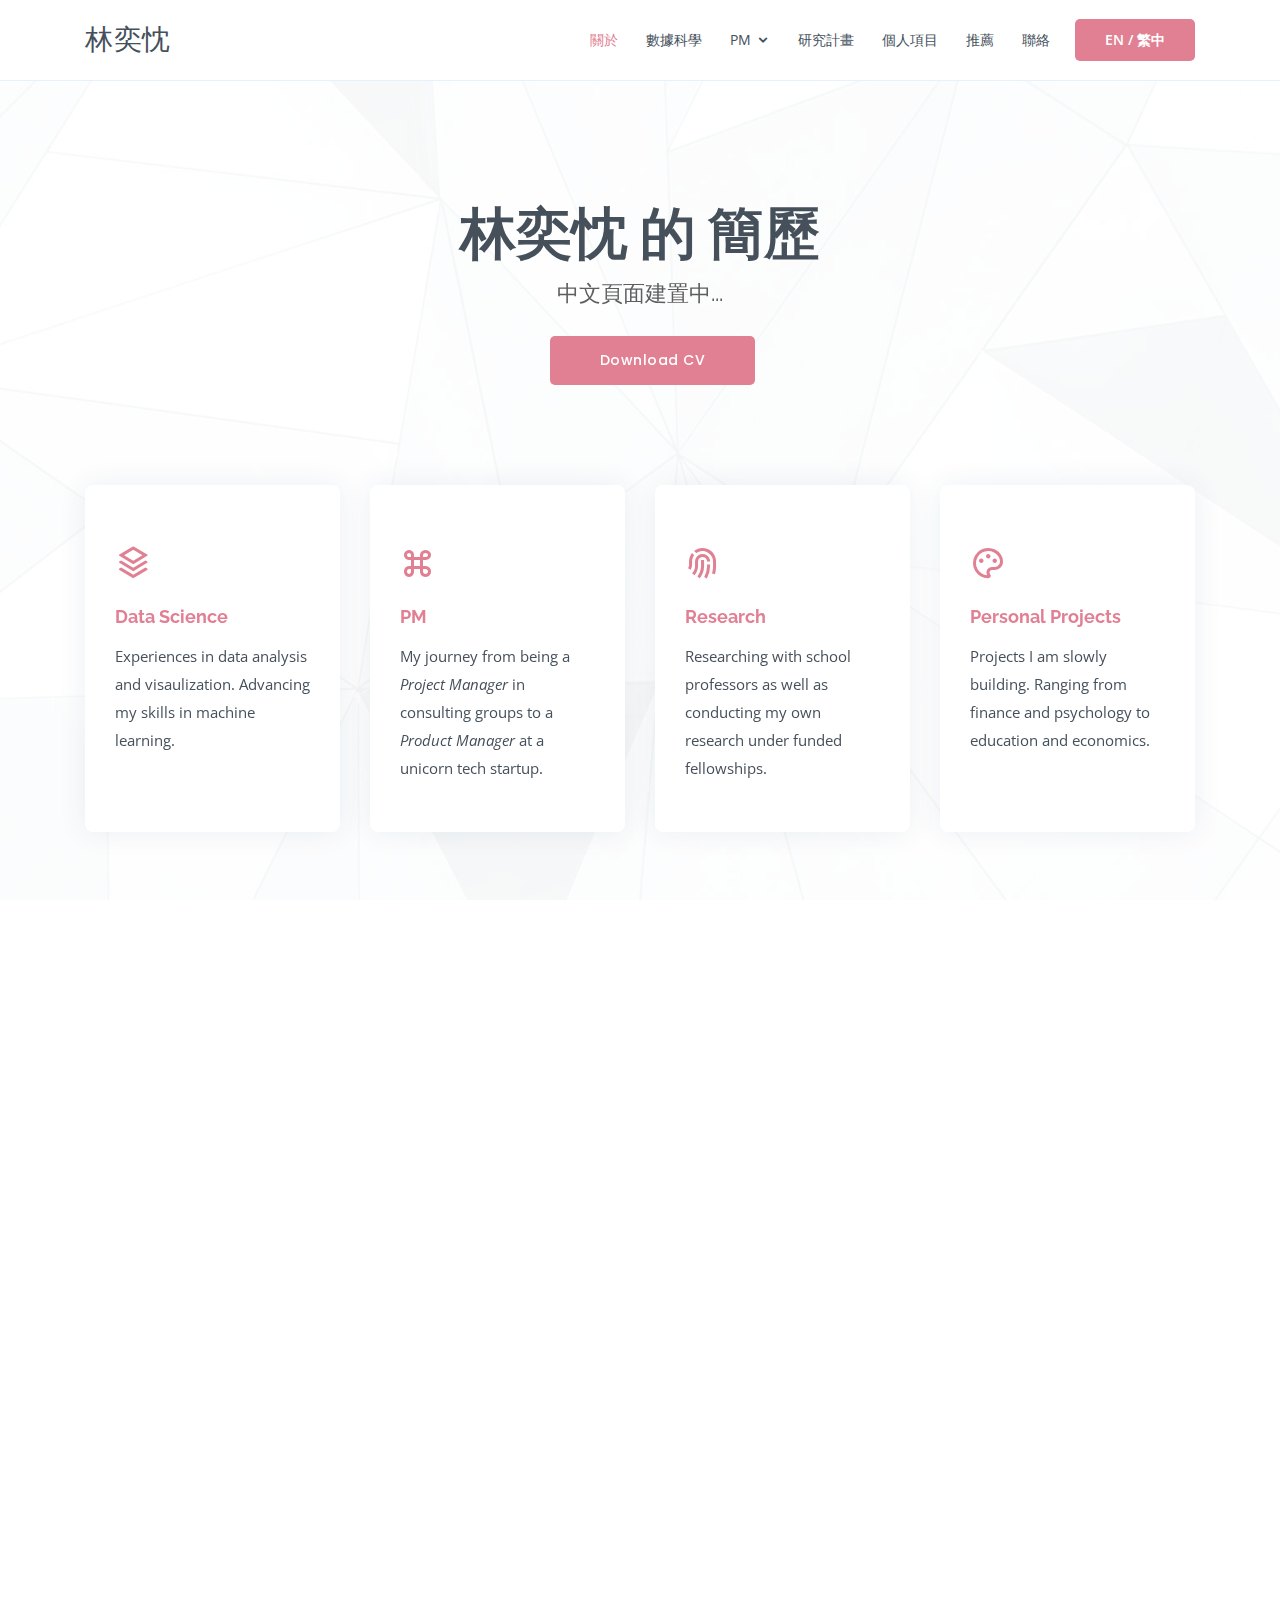
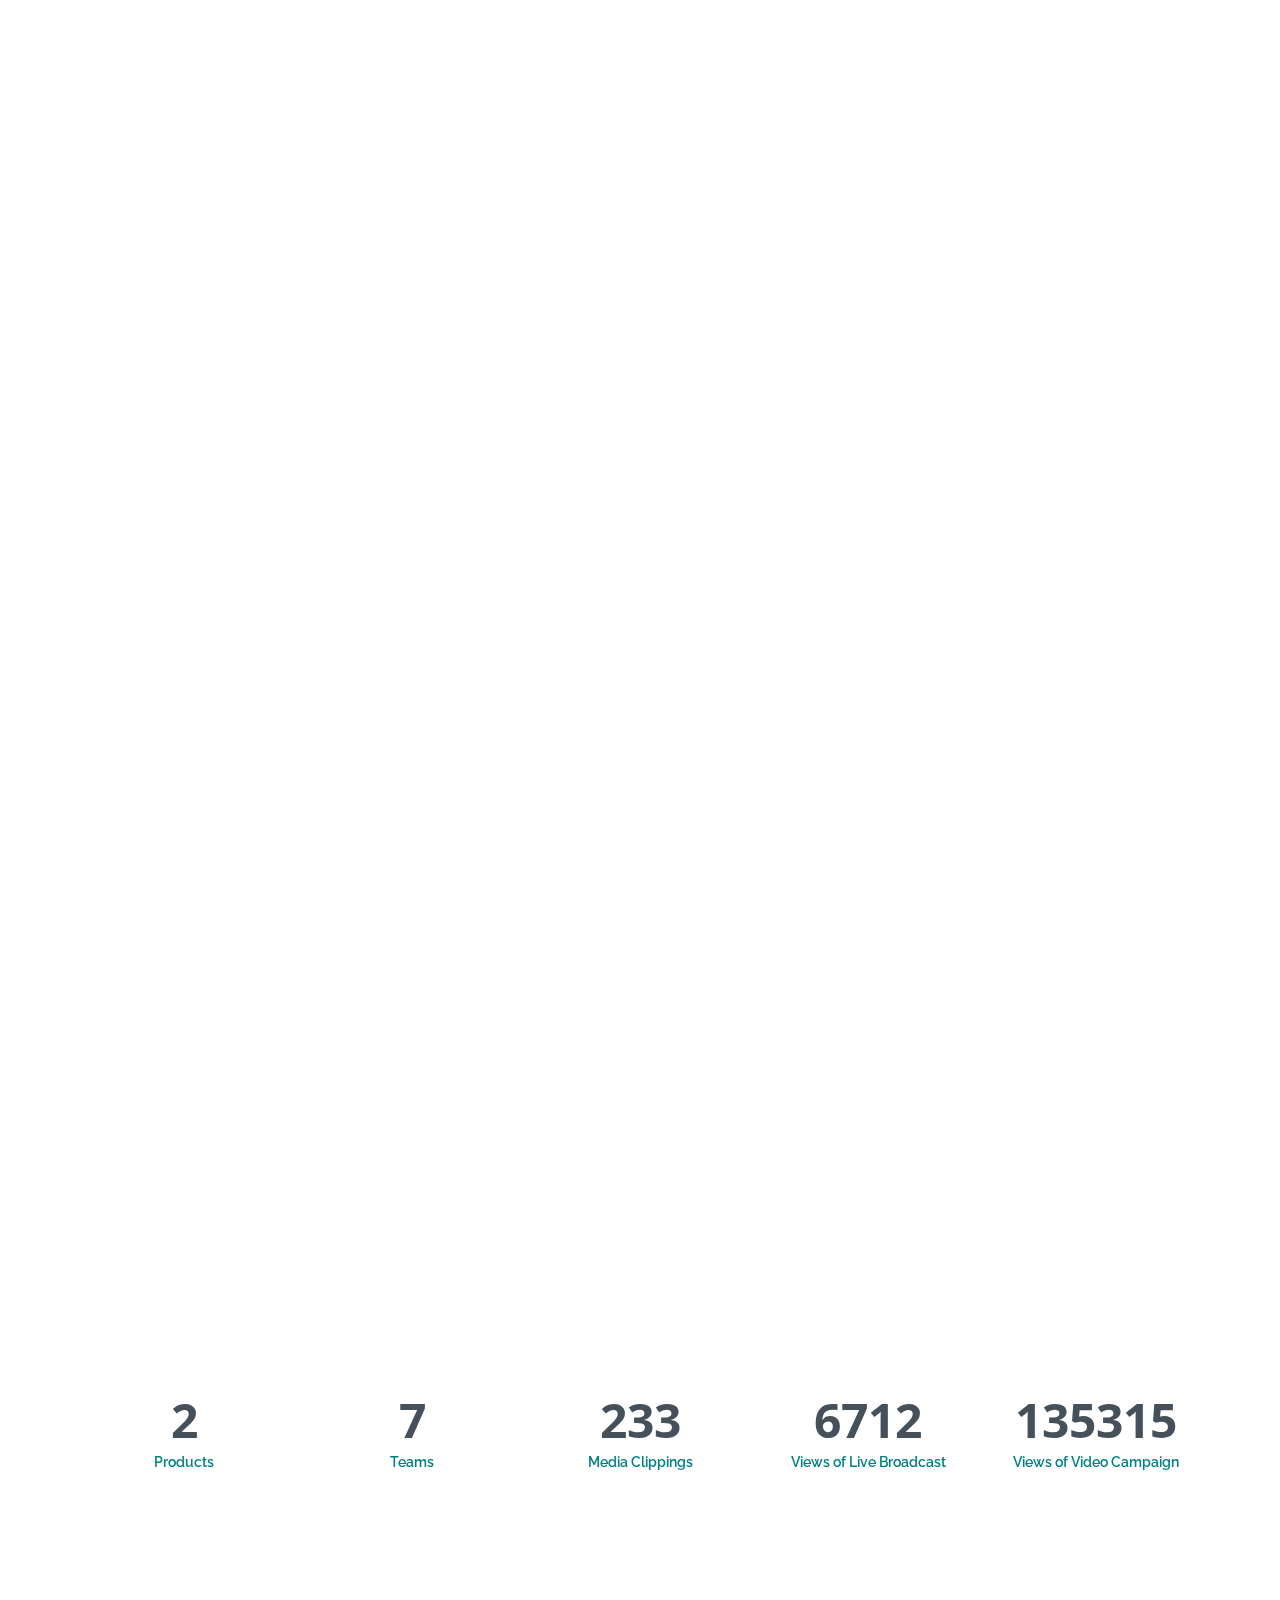
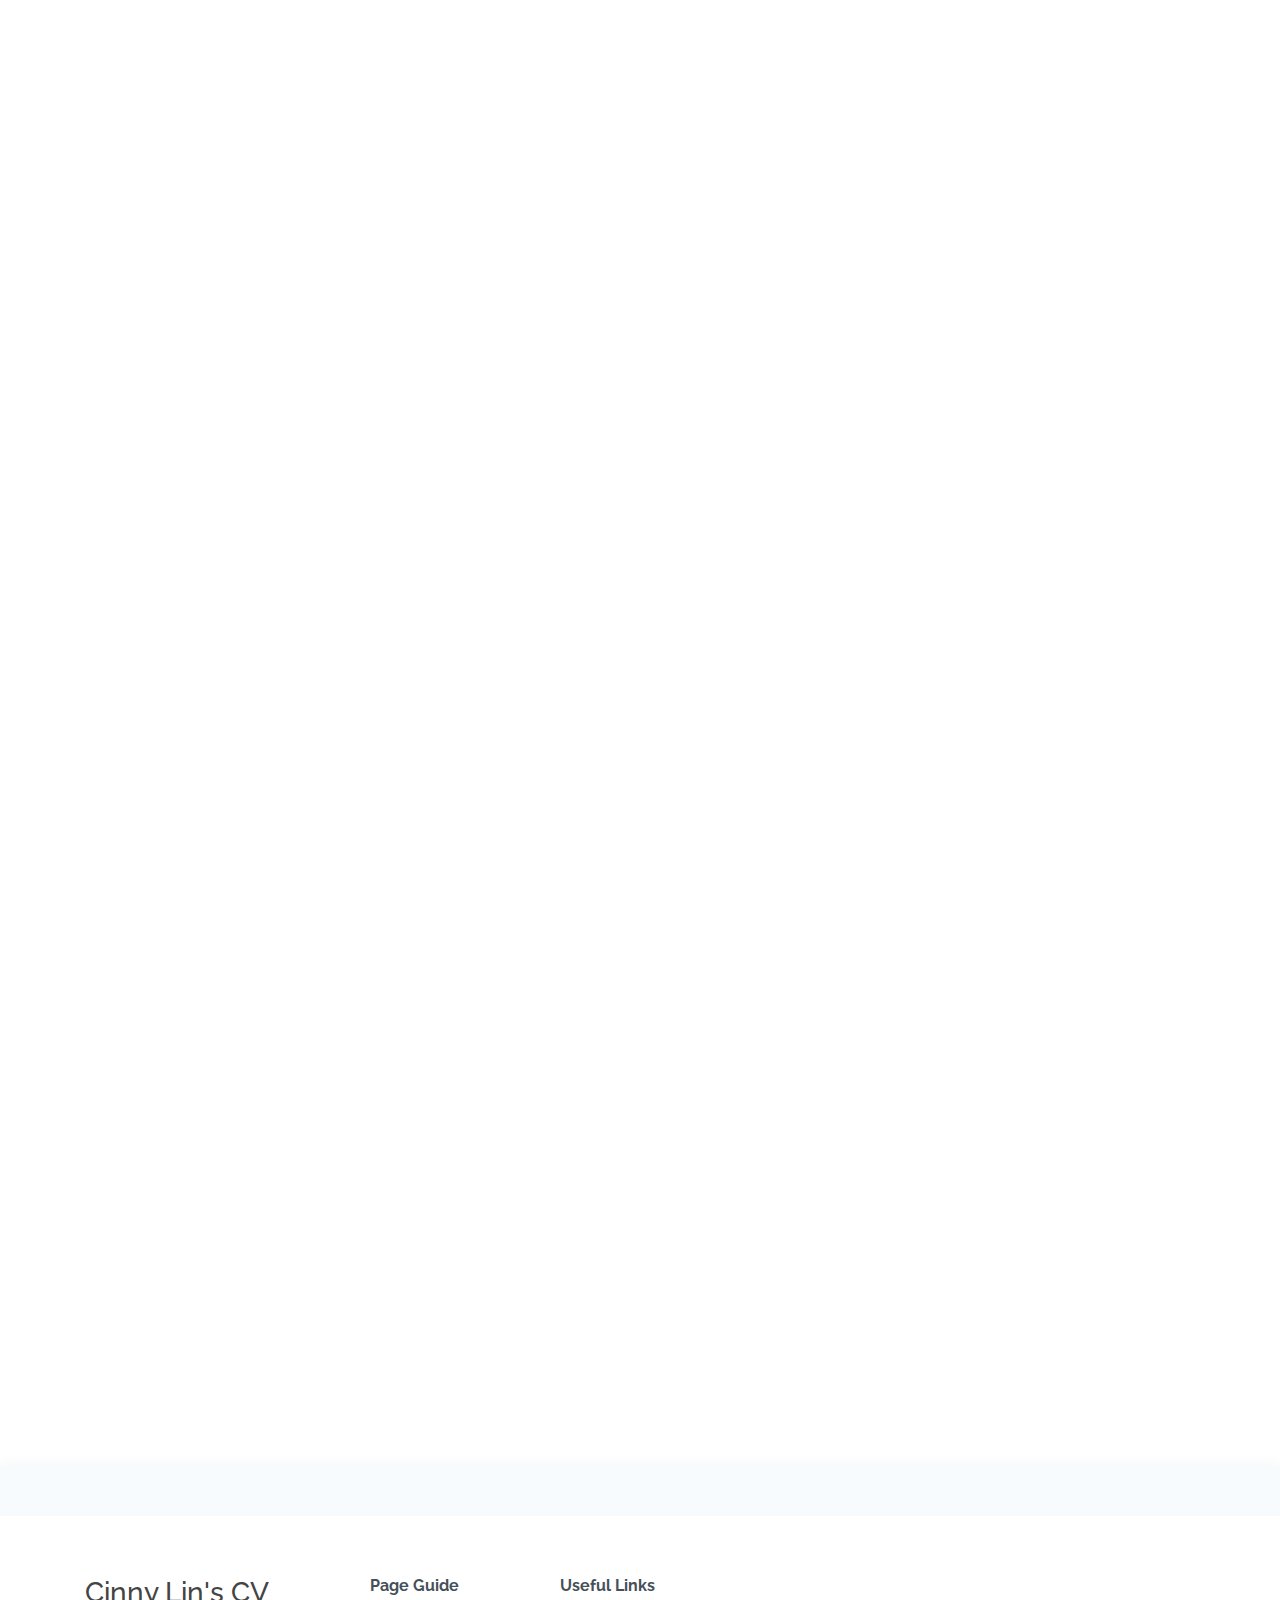
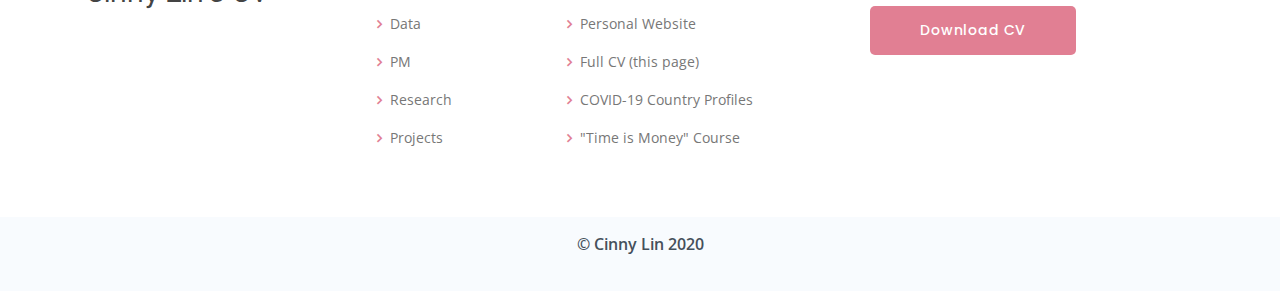
==== commit 9d77f233: "update referrals" ====
--- a/index-ch.html
+++ b/index-ch.html
@@ -82,7 +82,7 @@
         </nav>
         <!-- .nav-menu -->
 
-        <a href="#" class="button scrollto">EN / 繁中</a>
+        <a href="/index.html" class="button scrollto">EN / 繁中</a>
       </div>
     </header>
     <!-- End Header -->
@@ -102,7 +102,8 @@
           </div>
         </div>
         <div class="text-center">
-          <a href="#" class="button scrollto">Download CV</a>
+          <a href="https://raw.githubusercontent.com/CinnyLin/cv/master/Cinny-CV.pdf" 
+          class="button scrollto">Download CV</a>
         </div>
 
         <div class="row icon-boxes">
@@ -1427,7 +1428,8 @@
             </div>
 
             <div class="col-lg-4 col-md-6 footer-newsletter">
-              <a href="#" class="button scrollto">Download CV</a>
+              <a href="https://raw.githubusercontent.com/CinnyLin/cv/master/Cinny-CV.pdf" 
+              class="button scrollto">Download CV</a>
             </div>
 
             <!-- <div class="col-lg-4 col-md-6 footer-newsletter">
--- a/assets/css/style.css
+++ b/assets/css/style.css
@@ -488,7 +488,7 @@
 }
 
 #hero .icon-box .title a {
-  color: #45505b;
+  color: #e17f93;
   transition: 0.3s;
 }
 
@@ -496,6 +496,7 @@
   font-size: 15px;
   line-height: 28px;
   margin-bottom: 0;
+  color: #45505b;
 }
 
 #hero .icon-box .icon {
@@ -513,7 +514,11 @@
 }
 
 #hero .icon-box:hover .title a {
-  color: #e17f93;
+  color: #339999;
+}
+
+#hero .icon-box:hover .icon {
+  color: #339999;
 }
 
 @media (min-width: 1024px) {
@@ -898,35 +903,6 @@
 }
 
 /*--------------------------------------------------------------
-# Clients
---------------------------------------------------------------*/
-.clients {
-  padding: 15px 0;
-  text-align: center;
-}
-
-.clients img {
-  max-width: 45%;
-  transition: all 0.4s ease-in-out;
-  display: inline-block;
-  padding: 15px 0;
-  -webkit-filter: grayscale(100);
-  filter: grayscale(100);
-}
-
-.clients img:hover {
-  -webkit-filter: none;
-  filter: none;
-  transform: scale(1.15);
-}
-
-@media (max-width: 768px) {
-  .clients img {
-    max-width: 40%;
-  }
-}
-
-/*--------------------------------------------------------------
 # Recommendations
 --------------------------------------------------------------*/
 .recommendations .testimonial-item {
@@ -1019,178 +995,6 @@
 }
 
 /*--------------------------------------------------------------
-# Contact
---------------------------------------------------------------*/
-.contact .icon {
-  margin-bottom: 10px;
-  padding-top: 30px;
-  display: inline-block;
-  font-size: 30px;
-  line-height: 1;
-  color: #e17f93;
-}
-
-.contact .icon .description {
-  font-size: 15px;
-}
-
-.contact h4 {
-  font-size: 22px;
-  font-weight: 600;
-  margin-bottom: 5px;
-  color: #45505b;
-}
-
-.contact .info {
-  width: 100%;
-  background: #fff;
-}
-
-.contact .info i {
-  font-size: 20px;
-  color: #e17f93;
-  float: left;
-  width: 44px;
-  height: 44px;
-  background: #e3f0fa;
-  display: flex;
-  justify-content: center;
-  align-items: center;
-  border-radius: 5px;
-  transition: all 0.3s ease-in-out;
-}
-
-.contact .info p {
-  padding: 0 0 0 60px;
-  margin-bottom: 0;
-  font-size: 14px;
-  color: #339999;
-}
-
-.contact .info .email,
-.contact .info .phone {
-  margin-top: 40px;
-}
-
-.contact .info .email:hover i,
-.contact .info .address:hover i,
-.contact .info .phone:hover i {
-  background: #e17f93;
-  color: #fff;
-}
-
-.contact .php-email-form {
-  width: 100%;
-  background: #fff;
-}
-
-.contact .php-email-form .form-group {
-  padding-bottom: 8px;
-}
-
-.contact .php-email-form .validate {
-  display: none;
-  color: red;
-  margin: 0 0 15px 0;
-  font-weight: 400;
-  font-size: 13px;
-}
-
-.contact .php-email-form .error-message {
-  display: none;
-  color: #fff;
-  background: #ed3c0d;
-  text-align: left;
-  padding: 15px;
-  font-weight: 600;
-}
-
-.contact .php-email-form .error-message br + br {
-  margin-top: 25px;
-}
-
-.contact .php-email-form .sent-message {
-  display: none;
-  color: #fff;
-  background: #18d26e;
-  text-align: center;
-  padding: 15px;
-  font-weight: 600;
-}
-
-.contact .php-email-form .loading {
-  display: none;
-  background: #fff;
-  text-align: center;
-  padding: 15px;
-}
-
-.contact .php-email-form .loading:before {
-  content: "";
-  display: inline-block;
-  border-radius: 50%;
-  width: 24px;
-  height: 24px;
-  margin: 0 10px -6px 0;
-  border: 3px solid #18d26e;
-  border-top-color: #eee;
-  -webkit-animation: animate-loading 1s linear infinite;
-  animation: animate-loading 1s linear infinite;
-}
-
-.contact .php-email-form input,
-.contact .php-email-form textarea {
-  border-radius: 0;
-  box-shadow: none;
-  font-size: 14px;
-  border-radius: 4px;
-}
-
-.contact .php-email-form input:focus,
-.contact .php-email-form textarea:focus {
-  border-color: #e17f93;
-}
-
-.contact .php-email-form input {
-  height: 44px;
-}
-
-.contact .php-email-form textarea {
-  padding: 10px 12px;
-}
-
-.contact .php-email-form button[type="submit"] {
-  background: #e17f93;
-  border: 0;
-  padding: 10px 30px;
-  color: #fff;
-  transition: 0.4s;
-  border-radius: 4px;
-}
-
-.contact .php-email-form button[type="submit"]:hover {
-  background: #339999;
-}
-
-@-webkit-keyframes animate-loading {
-  0% {
-    transform: rotate(0deg);
-  }
-  100% {
-    transform: rotate(360deg);
-  }
-}
-
-@keyframes animate-loading {
-  0% {
-    transform: rotate(0deg);
-  }
-  100% {
-    transform: rotate(360deg);
-  }
-}
-
-/*--------------------------------------------------------------
 # Breadcrumbs
 --------------------------------------------------------------*/
 .breadcrumbs {
@@ -1339,6 +1143,8 @@
   font-size: 14px;
   background: #f8fbfe;
   box-shadow: 0px 2px 15px rgba(18, 66, 101, 0.08);
+  padding-top: 50px;
+  padding-bottom: 20px;
 }
 
 #footer .button {
@@ -1364,26 +1170,6 @@
   background: #fff;
 }
 
-#footer .footer-top .footer-contact {
-  margin-bottom: 30px;
-}
-
-#footer .footer-top .footer-contact h3 {
-  font-size: 26px;
-  margin: 0 0 10px 0;
-  padding: 2px 0 2px 0;
-  line-height: 1;
-  font-weight: 300;
-}
-
-#footer .footer-top .footer-contact p {
-  font-size: 14px;
-  line-height: 24px;
-  margin-bottom: 0;
-  font-family: "Raleway", sans-serif;
-  color: #777777;
-}
-
 #footer .footer-top h4 {
   font-size: 16px;
   font-weight: bold;
@@ -1431,60 +1217,12 @@
   color: #e17f93;
 }
 
-#footer .footer-newsletter {
-  font-size: 15px;
-}
-
-#footer .footer-newsletter h4 {
-  font-size: 16px;
-  font-weight: bold;
-  color: #444444;
-  position: relative;
-  padding-bottom: 12px;
-}
-
-#footer .footer-newsletter form {
-  margin-top: 30px;
-  background: #fff;
-  padding: 6px 10px;
-  position: relative;
-  border-radius: 5px;
-  text-align: left;
-  border: 1px solid #cde5f6;
-}
-
-#footer .footer-newsletter form input[type="email"] {
-  border: 0;
-  padding: 4px 8px;
-  width: calc(100% - 100px);
-}
-
-#footer .footer-newsletter form input[type="submit"] {
-  position: absolute;
-  top: -1px;
-  right: -2px;
-  bottom: -1px;
-  border: 0;
-  background: none;
-  font-size: 16px;
-  padding: 0 20px 2px 20px;
-  background: #e17f93;
-  color: #fff;
-  transition: 0.3s;
-  border-radius: 0 5px 5px 0;
-  box-shadow: 0px 2px 15px rgba(0, 0, 0, 0.1);
-}
-
-#footer .footer-newsletter form input[type="submit"]:hover {
-  background: #339999;
-}
-
 #footer .copyright {
   font-weight: 600;
   font-size: 16px;
   color: #45505b;
-  padding-top: 50px;
-  padding-bottom: 50px;
+  padding-top: 15px;
+  padding-bottom: 15px;
 }
 
 #footer .social-links a {
@@ -1494,7 +1232,6 @@
   color: #fff;
   line-height: 1;
   padding: 8px 0;
-  margin-right: 4px;
   border-radius: 5px;
   text-align: center;
   width: 36px;
